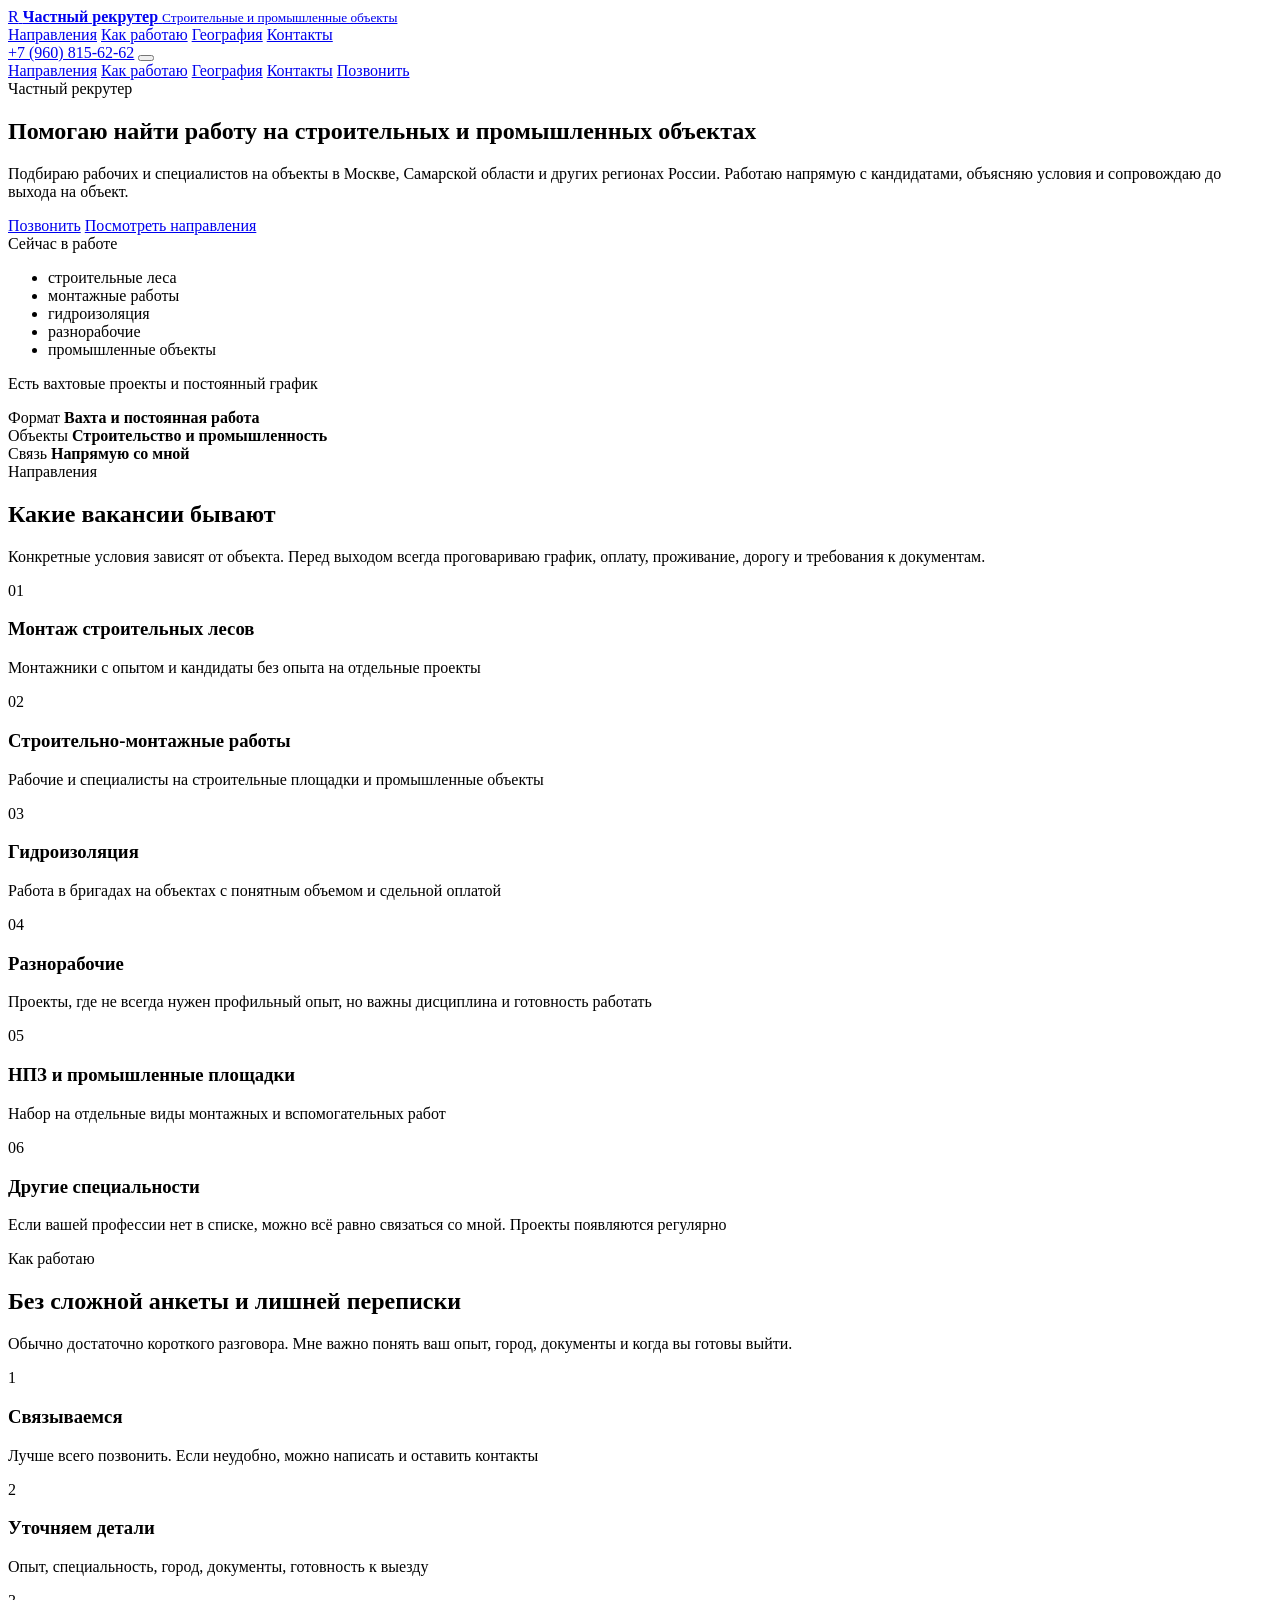
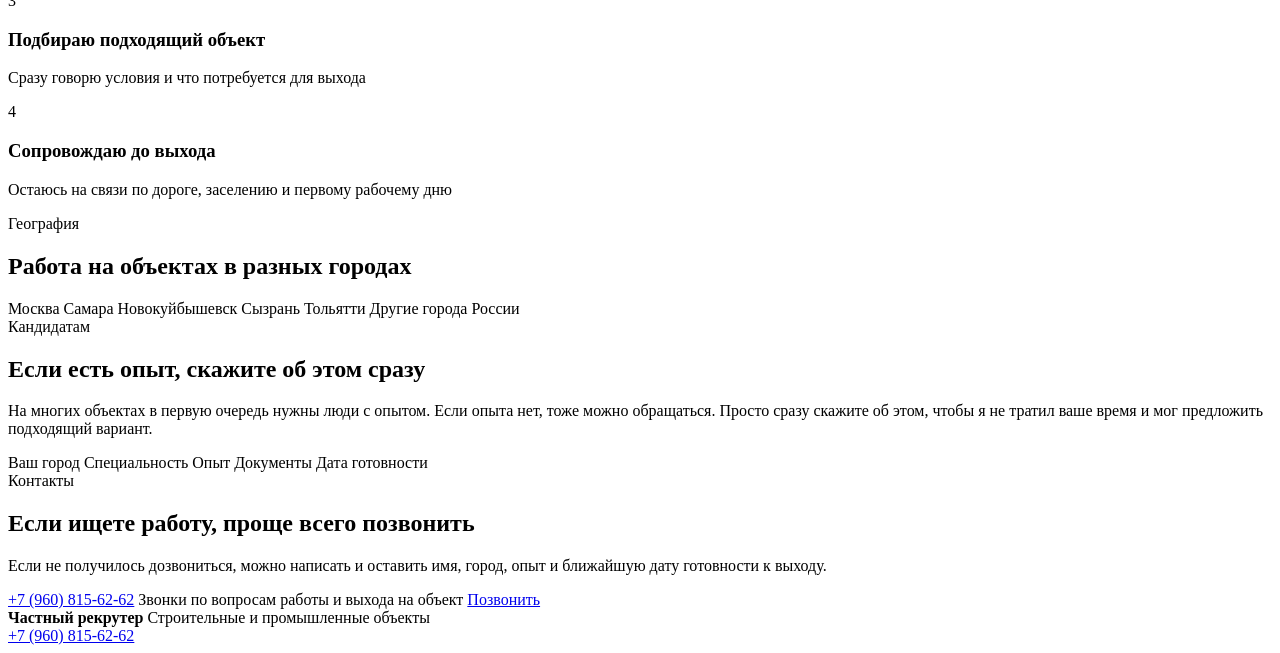
==== private-recruiter/index.html @ 1d36f6f5 "Add private recruiter landing page" ====
<!doctype html>
<html lang="ru">
<head>
  <meta charset="utf-8">
  <meta name="viewport" content="width=device-width, initial-scale=1">
  <meta name="theme-color" content="#f7f7f5">
  <meta name="description" content="Частный рекрутер. Подбор людей на строительные и промышленные объекты по России. Вахта и постоянный график.">
  <title>Частный рекрутер | Работа на объектах</title>
  <link rel="preconnect" href="https://fonts.googleapis.com">
  <link rel="preconnect" href="https://fonts.gstatic.com" crossorigin>
  <link href="https://fonts.googleapis.com/css2?family=Inter:wght@400;500;600&family=Manrope:wght@500;600&display=swap" rel="stylesheet">
  <link rel="stylesheet" href="styles.css">
</head>
<body>
  <header class="site-header">
    <div class="wrap nav">
      <a class="identity" href="#top" aria-label="Частный рекрутер">
        <span class="identity-mark">R</span>
        <span class="identity-copy">
          <strong>Частный рекрутер</strong>
          <small>Строительные и промышленные объекты</small>
        </span>
      </a>

      <nav class="desktop-nav" aria-label="Навигация">
        <a href="#vacancies">Направления</a>
        <a href="#process">Как работаю</a>
        <a href="#geography">География</a>
        <a href="#contact">Контакты</a>
      </nav>

      <a class="header-phone" href="tel:+79608156262">+7 (960) 815-62-62</a>

      <button class="menu-btn" type="button" aria-label="Открыть меню" aria-expanded="false">
        <span></span><span></span>
      </button>
    </div>
    <div class="mobile-nav">
      <a href="#vacancies">Направления</a>
      <a href="#process">Как работаю</a>
      <a href="#geography">География</a>
      <a href="#contact">Контакты</a>
      <a href="tel:+79608156262">Позвонить</a>
    </div>
  </header>

  <main id="top">
    <section class="hero">
      <div class="wrap hero-grid">
        <div class="hero-main">
          <div class="kicker">Частный рекрутер</div>
          <h1>Помогаю найти работу на строительных и промышленных объектах</h1>
          <p class="hero-text">
            Подбираю рабочих и специалистов на объекты в Москве, Самарской области и других регионах России. Работаю напрямую с кандидатами, объясняю условия и сопровождаю до выхода на объект.
          </p>
          <div class="hero-actions">
            <a class="btn primary" href="tel:+79608156262">Позвонить</a>
            <a class="btn secondary" href="#vacancies">Посмотреть направления</a>
          </div>
        </div>

        <aside class="hero-note">
          <div class="note-label">Сейчас в работе</div>
          <ul>
            <li>строительные леса</li>
            <li>монтажные работы</li>
            <li>гидроизоляция</li>
            <li>разнорабочие</li>
            <li>промышленные объекты</li>
          </ul>
          <p>Есть вахтовые проекты и постоянный график</p>
        </aside>
      </div>
    </section>

    <section class="section compact">
      <div class="wrap facts">
        <div>
          <span>Формат</span>
          <strong>Вахта и постоянная работа</strong>
        </div>
        <div>
          <span>Объекты</span>
          <strong>Строительство и промышленность</strong>
        </div>
        <div>
          <span>Связь</span>
          <strong>Напрямую со мной</strong>
        </div>
      </div>
    </section>

    <section class="section" id="vacancies">
      <div class="wrap">
        <div class="section-head">
          <div>
            <div class="kicker">Направления</div>
            <h2>Какие вакансии бывают</h2>
          </div>
          <p>Конкретные условия зависят от объекта. Перед выходом всегда проговариваю график, оплату, проживание, дорогу и требования к документам.</p>
        </div>

        <div class="cards">
          <article class="card">
            <span>01</span>
            <h3>Монтаж строительных лесов</h3>
            <p>Монтажники с опытом и кандидаты без опыта на отдельные проекты</p>
          </article>
          <article class="card">
            <span>02</span>
            <h3>Строительно-монтажные работы</h3>
            <p>Рабочие и специалисты на строительные площадки и промышленные объекты</p>
          </article>
          <article class="card">
            <span>03</span>
            <h3>Гидроизоляция</h3>
            <p>Работа в бригадах на объектах с понятным объемом и сдельной оплатой</p>
          </article>
          <article class="card">
            <span>04</span>
            <h3>Разнорабочие</h3>
            <p>Проекты, где не всегда нужен профильный опыт, но важны дисциплина и готовность работать</p>
          </article>
          <article class="card">
            <span>05</span>
            <h3>НПЗ и промышленные площадки</h3>
            <p>Набор на отдельные виды монтажных и вспомогательных работ</p>
          </article>
          <article class="card quiet-card">
            <span>06</span>
            <h3>Другие специальности</h3>
            <p>Если вашей профессии нет в списке, можно всё равно связаться со мной. Проекты появляются регулярно</p>
          </article>
        </div>
      </div>
    </section>

    <section class="section soft" id="process">
      <div class="wrap process-grid">
        <div class="process-intro">
          <div class="kicker">Как работаю</div>
          <h2>Без сложной анкеты и лишней переписки</h2>
          <p>Обычно достаточно короткого разговора. Мне важно понять ваш опыт, город, документы и когда вы готовы выйти.</p>
        </div>

        <div class="steps">
          <div class="step">
            <span>1</span>
            <div>
              <h3>Связываемся</h3>
              <p>Лучше всего позвонить. Если неудобно, можно написать и оставить контакты</p>
            </div>
          </div>
          <div class="step">
            <span>2</span>
            <div>
              <h3>Уточняем детали</h3>
              <p>Опыт, специальность, город, документы, готовность к выезду</p>
            </div>
          </div>
          <div class="step">
            <span>3</span>
            <div>
              <h3>Подбираю подходящий объект</h3>
              <p>Сразу говорю условия и что потребуется для выхода</p>
            </div>
          </div>
          <div class="step">
            <span>4</span>
            <div>
              <h3>Сопровождаю до выхода</h3>
              <p>Остаюсь на связи по дороге, заселению и первому рабочему дню</p>
            </div>
          </div>
        </div>
      </div>
    </section>

    <section class="section" id="geography">
      <div class="wrap geo">
        <div>
          <div class="kicker">География</div>
          <h2>Работа на объектах в разных городах</h2>
        </div>
        <div class="cities">
          <span>Москва</span>
          <span>Самара</span>
          <span>Новокуйбышевск</span>
          <span>Сызрань</span>
          <span>Тольятти</span>
          <span>Другие города России</span>
        </div>
      </div>
    </section>

    <section class="section candidate-note">
      <div class="wrap candidate-grid">
        <div>
          <div class="kicker">Кандидатам</div>
          <h2>Если есть опыт, скажите об этом сразу</h2>
        </div>
        <div class="candidate-copy">
          <p>На многих объектах в первую очередь нужны люди с опытом. Если опыта нет, тоже можно обращаться. Просто сразу скажите об этом, чтобы я не тратил ваше время и мог предложить подходящий вариант.</p>
          <div class="candidate-list">
            <span>Ваш город</span>
            <span>Специальность</span>
            <span>Опыт</span>
            <span>Документы</span>
            <span>Дата готовности</span>
          </div>
        </div>
      </div>
    </section>

    <section class="section contact-section" id="contact">
      <div class="wrap contact-card">
        <div>
          <div class="kicker">Контакты</div>
          <h2>Если ищете работу, проще всего позвонить</h2>
          <p>Если не получилось дозвониться, можно написать и оставить имя, город, опыт и ближайшую дату готовности к выходу.</p>
        </div>
        <div class="contact-side">
          <a class="big-phone" href="tel:+79608156262">+7 (960) 815-62-62</a>
          <span>Звонки по вопросам работы и выхода на объект</span>
          <a class="btn primary" href="tel:+79608156262">Позвонить</a>
        </div>
      </div>
    </section>
  </main>

  <footer>
    <div class="wrap footer">
      <div>
        <strong>Частный рекрутер</strong>
        <span>Строительные и промышленные объекты</span>
      </div>
      <a href="tel:+79608156262">+7 (960) 815-62-62</a>
    </div>
  </footer>

  <script src="script.js"></script>
</body>
</html>
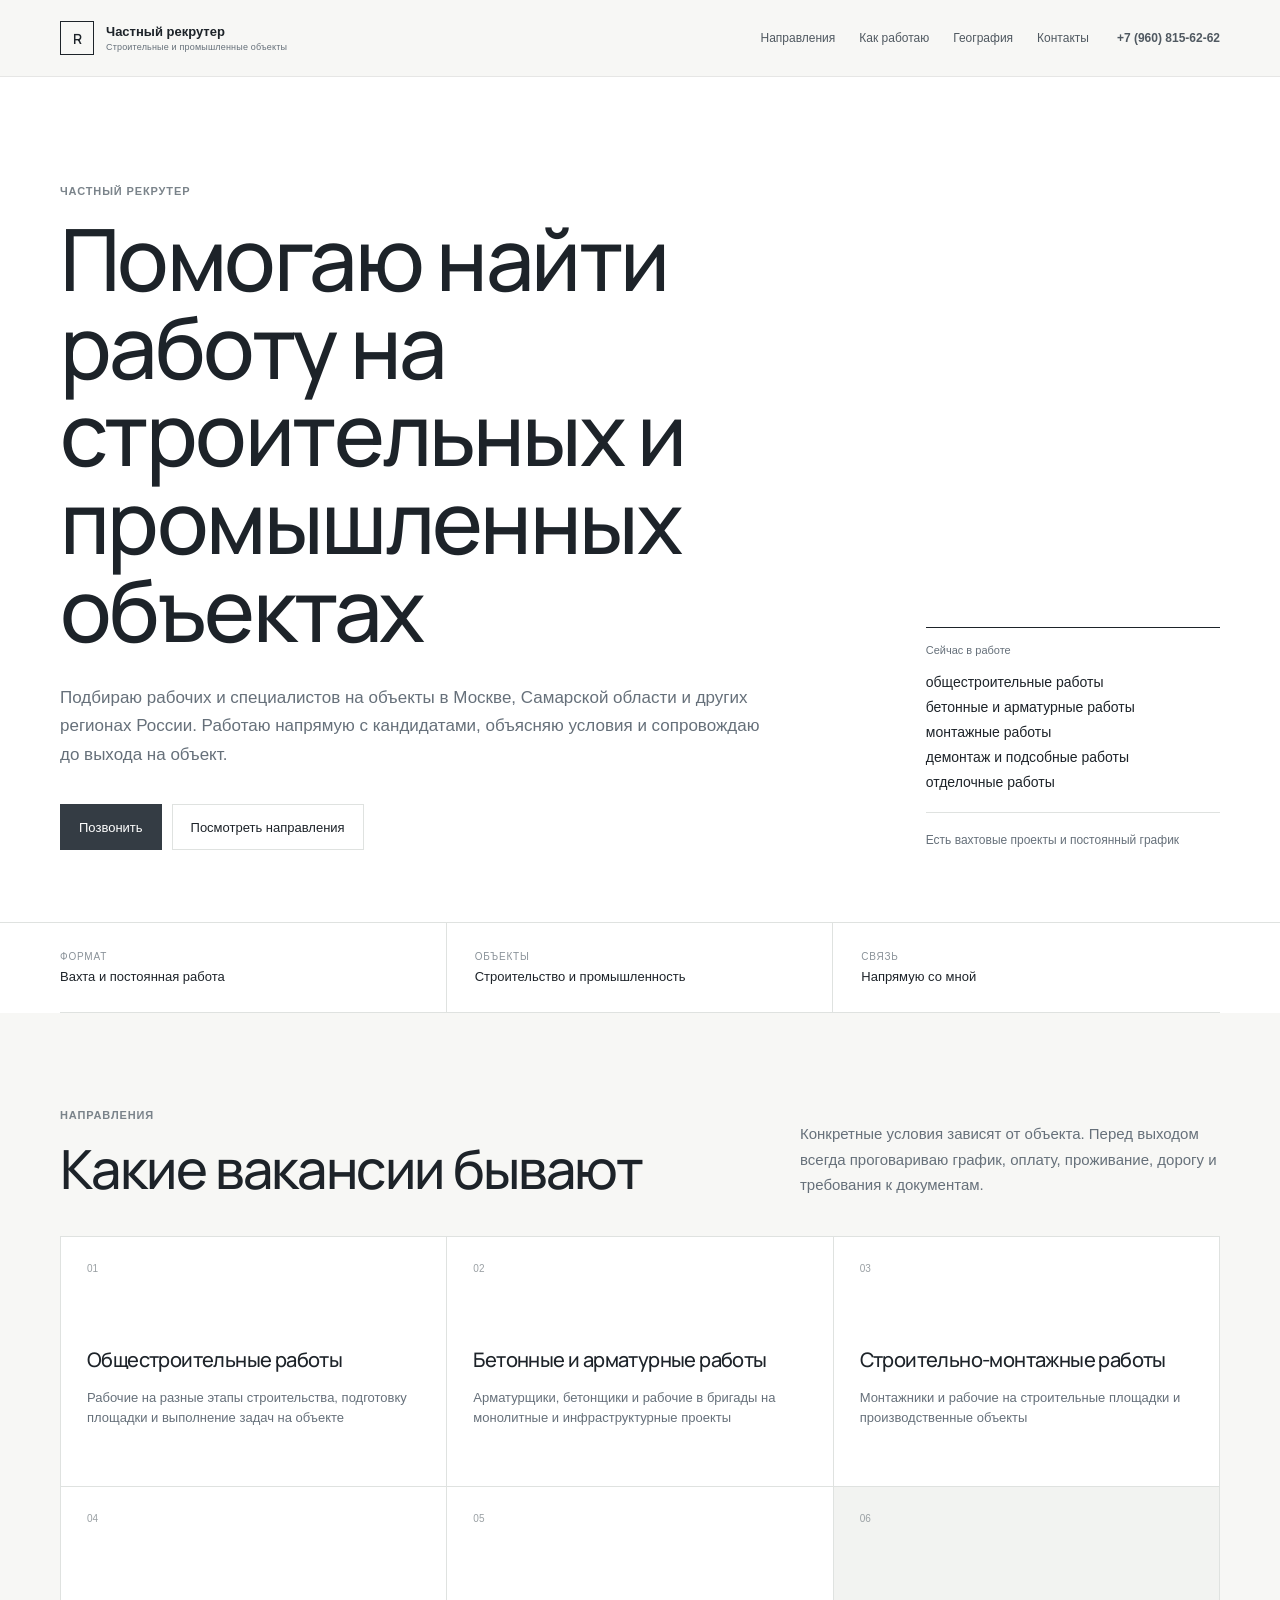
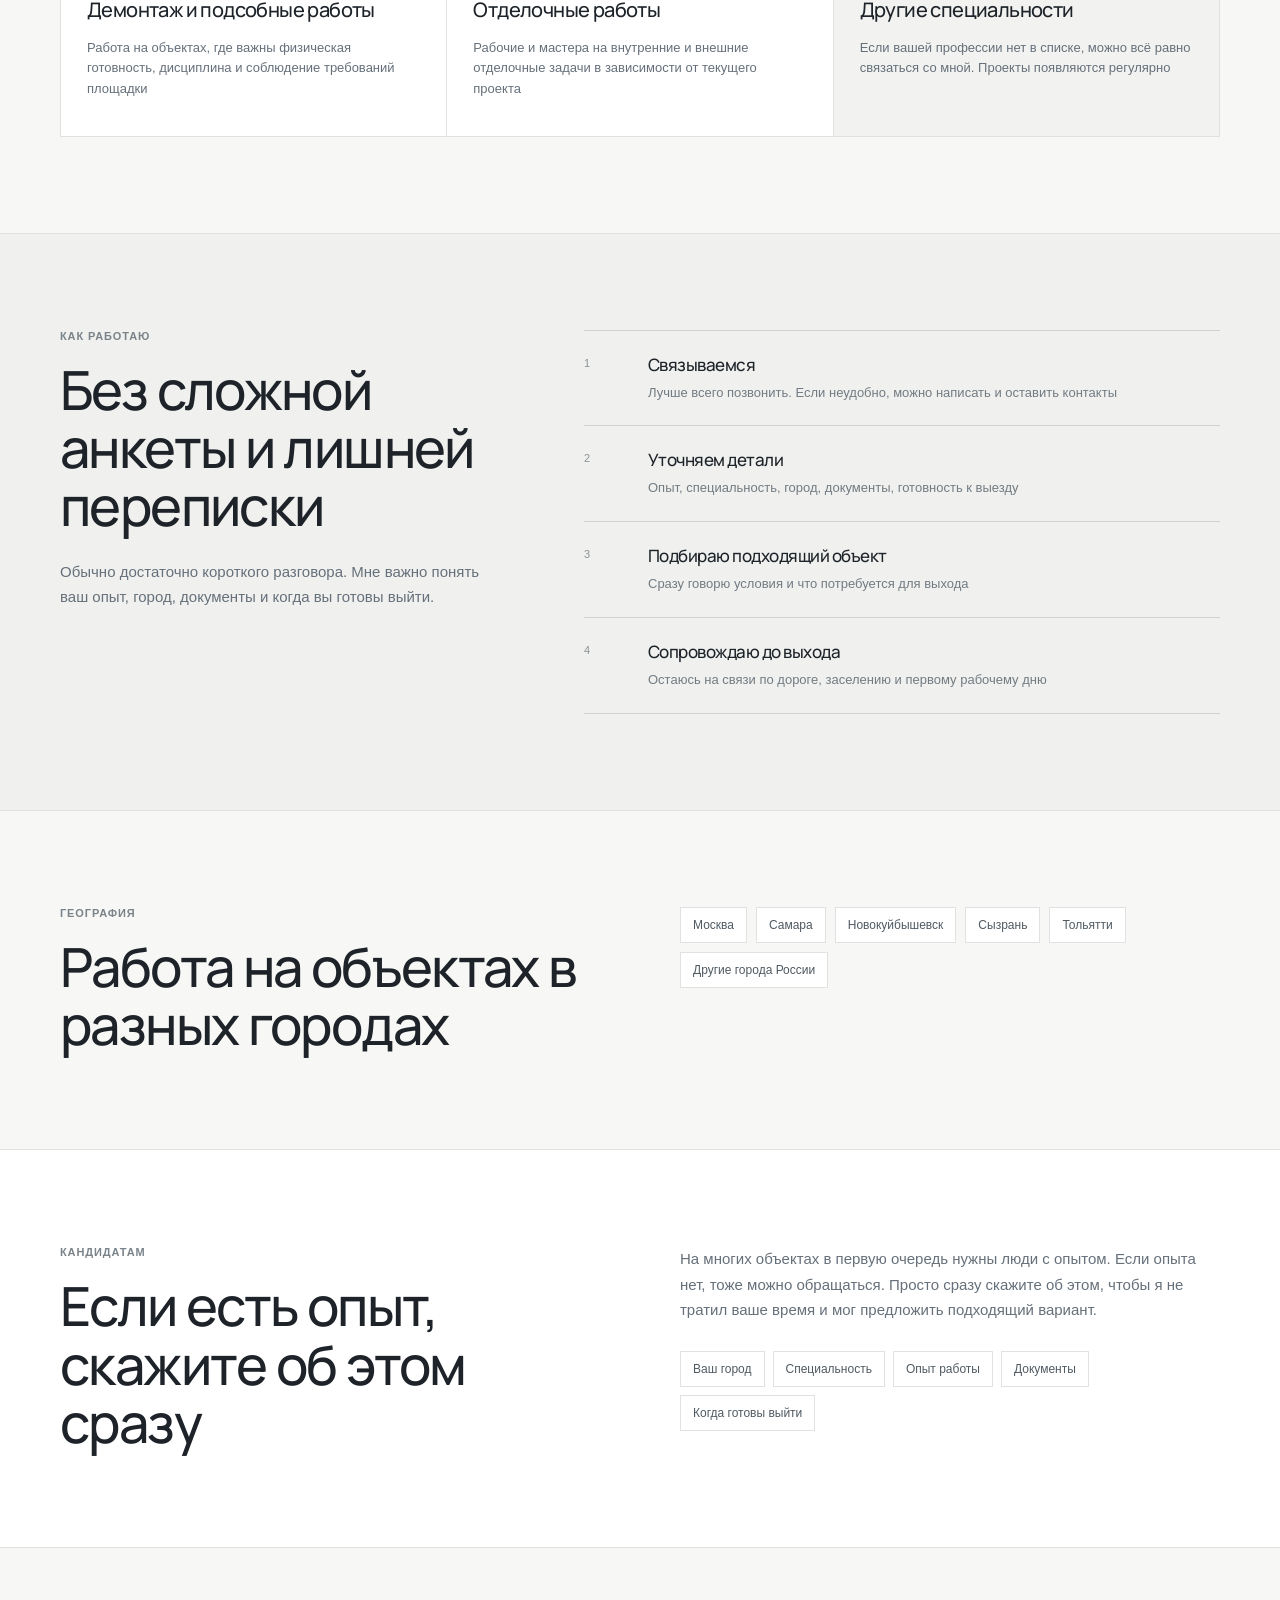
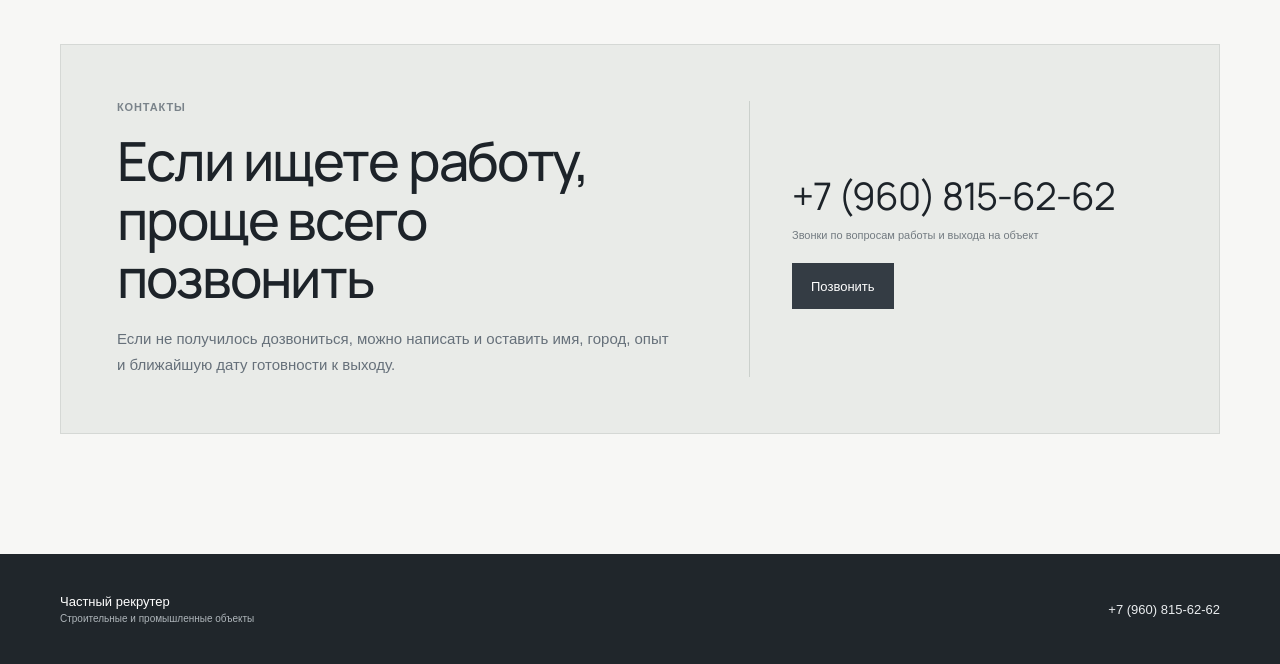
==== commit 45e28d44: "Differentiate private recruiter vacancy directions" ====
--- a/private-recruiter/index.html
+++ b/private-recruiter/index.html
@@ -62,11 +62,11 @@
         <aside class="hero-note">
           <div class="note-label">Сейчас в работе</div>
           <ul>
-            <li>строительные леса</li>
+            <li>общестроительные работы</li>
+            <li>бетонные и арматурные работы</li>
             <li>монтажные работы</li>
-            <li>гидроизоляция</li>
-            <li>разнорабочие</li>
-            <li>промышленные объекты</li>
+            <li>демонтаж и подсобные работы</li>
+            <li>отделочные работы</li>
           </ul>
           <p>Есть вахтовые проекты и постоянный график</p>
         </aside>
@@ -103,28 +103,28 @@
         <div class="cards">
           <article class="card">
             <span>01</span>
-            <h3>Монтаж строительных лесов</h3>
-            <p>Монтажники с опытом и кандидаты без опыта на отдельные проекты</p>
+            <h3>Общестроительные работы</h3>
+            <p>Рабочие на разные этапы строительства, подготовку площадки и выполнение задач на объекте</p>
           </article>
           <article class="card">
             <span>02</span>
+            <h3>Бетонные и арматурные работы</h3>
+            <p>Арматурщики, бетонщики и рабочие в бригады на монолитные и инфраструктурные проекты</p>
+          </article>
+          <article class="card">
+            <span>03</span>
             <h3>Строительно-монтажные работы</h3>
-            <p>Рабочие и специалисты на строительные площадки и промышленные объекты</p>
-          </article>
-          <article class="card">
-            <span>03</span>
-            <h3>Гидроизоляция</h3>
-            <p>Работа в бригадах на объектах с понятным объемом и сдельной оплатой</p>
+            <p>Монтажники и рабочие на строительные площадки и производственные объекты</p>
           </article>
           <article class="card">
             <span>04</span>
-            <h3>Разнорабочие</h3>
-            <p>Проекты, где не всегда нужен профильный опыт, но важны дисциплина и готовность работать</p>
+            <h3>Демонтаж и подсобные работы</h3>
+            <p>Работа на объектах, где важны физическая готовность, дисциплина и соблюдение требований площадки</p>
           </article>
           <article class="card">
             <span>05</span>
-            <h3>НПЗ и промышленные площадки</h3>
-            <p>Набор на отдельные виды монтажных и вспомогательных работ</p>
+            <h3>Отделочные работы</h3>
+            <p>Рабочие и мастера на внутренние и внешние отделочные задачи в зависимости от текущего проекта</p>
           </article>
           <article class="card quiet-card">
             <span>06</span>
@@ -204,9 +204,9 @@
           <div class="candidate-list">
             <span>Ваш город</span>
             <span>Специальность</span>
-            <span>Опыт</span>
+            <span>Опыт работы</span>
             <span>Документы</span>
-            <span>Дата готовности</span>
+            <span>Когда готовы выйти</span>
           </div>
         </div>
       </div>
--- a/private-recruiter/styles.css
+++ b/private-recruiter/styles.css
@@ -0,0 +1,395 @@
+:root{
+  --bg:#f7f7f5;
+  --paper:#ffffff;
+  --soft:#f0f1ef;
+  --ink:#1d2329;
+  --muted:#66707a;
+  --line:#dfe2e0;
+  --accent:#5b6570;
+  --accent-dark:#343c44;
+  --max:1160px;
+}
+*{box-sizing:border-box}
+html{scroll-behavior:smooth}
+body{
+  margin:0;
+  background:var(--bg);
+  color:var(--ink);
+  font-family:"Inter",sans-serif;
+  -webkit-font-smoothing:antialiased;
+}
+a{color:inherit;text-decoration:none}
+button{font:inherit}
+.wrap{width:min(calc(100% - 40px),var(--max));margin:0 auto}
+
+.site-header{
+  position:sticky;
+  top:0;
+  z-index:40;
+  background:rgba(247,247,245,.94);
+  backdrop-filter:blur(14px);
+  border-bottom:1px solid rgba(29,35,41,.08);
+}
+.nav{
+  min-height:76px;
+  display:flex;
+  align-items:center;
+  gap:28px;
+}
+.identity{
+  display:flex;
+  align-items:center;
+  gap:12px;
+  flex:0 0 auto;
+}
+.identity-mark{
+  width:34px;
+  height:34px;
+  border:1px solid var(--ink);
+  display:grid;
+  place-items:center;
+  font-family:"Manrope",sans-serif;
+  font-weight:600;
+  font-size:14px;
+}
+.identity-copy{display:flex;flex-direction:column;gap:3px}
+.identity-copy strong{font-size:13px;font-weight:600}
+.identity-copy small{font-size:9px;color:var(--muted);letter-spacing:.02em}
+
+.desktop-nav{
+  margin-left:auto;
+  display:flex;
+  gap:24px;
+}
+.desktop-nav a,.header-phone{
+  font-size:12px;
+  color:#505961;
+}
+.desktop-nav a:hover,.header-phone:hover{color:var(--ink)}
+.header-phone{font-weight:600}
+.menu-btn{
+  display:none;
+  margin-left:auto;
+  width:36px;
+  height:36px;
+  padding:0;
+  background:none;
+  border:0;
+  position:relative;
+}
+.menu-btn span{
+  position:absolute;
+  left:8px;
+  right:8px;
+  height:1px;
+  background:var(--ink);
+  transition:.2s;
+}
+.menu-btn span:first-child{top:13px}
+.menu-btn span:last-child{top:22px}
+.menu-btn[aria-expanded="true"] span:first-child{transform:translateY(4.5px) rotate(45deg)}
+.menu-btn[aria-expanded="true"] span:last-child{transform:translateY(-4.5px) rotate(-45deg)}
+.mobile-nav{display:none}
+
+.hero{
+  padding:108px 0 72px;
+  background:var(--paper);
+  border-bottom:1px solid var(--line);
+}
+.hero-grid{
+  display:grid;
+  grid-template-columns:minmax(0,1.45fr) minmax(280px,.55fr);
+  gap:90px;
+  align-items:end;
+}
+.kicker{
+  font-size:11px;
+  font-weight:600;
+  color:#7a838a;
+  letter-spacing:.08em;
+  text-transform:uppercase;
+  margin-bottom:18px;
+}
+h1,h2,h3{
+  margin:0;
+  font-family:"Manrope",sans-serif;
+  font-weight:500;
+  letter-spacing:-.03em;
+}
+h1{
+  max-width:850px;
+  font-size:clamp(46px,6.8vw,86px);
+  line-height:1.02;
+}
+.hero-text{
+  max-width:720px;
+  margin:30px 0 0;
+  color:var(--muted);
+  font-size:17px;
+  line-height:1.7;
+}
+.hero-actions{display:flex;gap:10px;margin-top:34px}
+.btn{
+  min-height:46px;
+  padding:0 18px;
+  border:1px solid var(--line);
+  display:inline-flex;
+  align-items:center;
+  justify-content:center;
+  font-size:13px;
+  font-weight:500;
+}
+.primary{background:var(--accent-dark);border-color:var(--accent-dark);color:white}
+.primary:hover{background:#242b31}
+.secondary{background:white}
+.secondary:hover{border-color:#b9bebb}
+.hero-note{
+  border-top:1px solid var(--ink);
+  padding-top:16px;
+}
+.note-label{
+  font-size:11px;
+  color:var(--muted);
+  margin-bottom:18px;
+}
+.hero-note ul{
+  list-style:none;
+  margin:0;
+  padding:0;
+  display:grid;
+  gap:9px;
+}
+.hero-note li{font-size:14px}
+.hero-note p{
+  margin:22px 0 0;
+  padding-top:18px;
+  border-top:1px solid var(--line);
+  color:var(--muted);
+  font-size:12px;
+  line-height:1.6;
+}
+
+.section{padding:96px 0}
+.compact{padding:0;background:var(--paper)}
+.facts{
+  display:grid;
+  grid-template-columns:repeat(3,1fr);
+  border-bottom:1px solid var(--line);
+}
+.facts>div{
+  padding:28px 24px 28px 0;
+  border-right:1px solid var(--line);
+}
+.facts>div:not(:first-child){padding-left:28px}
+.facts>div:last-child{border-right:0}
+.facts span,.facts strong{display:block}
+.facts span{
+  font-size:10px;
+  color:#8a9299;
+  text-transform:uppercase;
+  letter-spacing:.08em;
+  margin-bottom:7px;
+}
+.facts strong{font-size:13px;font-weight:500}
+
+.section-head{
+  display:grid;
+  grid-template-columns:1fr 420px;
+  gap:60px;
+  align-items:end;
+  margin-bottom:38px;
+}
+h2{
+  font-size:clamp(34px,4.4vw,54px);
+  line-height:1.08;
+}
+.section-head p,.process-intro p,.candidate-copy>p,.contact-card p{
+  margin:0;
+  color:var(--muted);
+  font-size:15px;
+  line-height:1.7;
+}
+.cards{
+  display:grid;
+  grid-template-columns:repeat(3,1fr);
+  border-top:1px solid var(--line);
+  border-left:1px solid var(--line);
+}
+.card{
+  min-height:250px;
+  padding:26px;
+  background:var(--paper);
+  border-right:1px solid var(--line);
+  border-bottom:1px solid var(--line);
+}
+.card>span{
+  display:block;
+  font-size:10px;
+  color:#9aa0a4;
+  margin-bottom:74px;
+}
+.card h3{
+  font-size:20px;
+  line-height:1.2;
+}
+.card p{
+  margin:16px 0 0;
+  color:var(--muted);
+  font-size:13px;
+  line-height:1.6;
+}
+.quiet-card{background:#f2f3f1}
+
+.soft{
+  background:var(--soft);
+  border-top:1px solid var(--line);
+  border-bottom:1px solid var(--line);
+}
+.process-grid{
+  display:grid;
+  grid-template-columns:.8fr 1.2fr;
+  gap:100px;
+}
+.process-intro h2{margin-bottom:24px}
+.steps{border-top:1px solid #cfd3d0}
+.step{
+  display:grid;
+  grid-template-columns:44px 1fr;
+  gap:20px;
+  padding:22px 0;
+  border-bottom:1px solid #cfd3d0;
+}
+.step>span{
+  font-size:11px;
+  color:#8b9296;
+  padding-top:4px;
+}
+.step h3{
+  font-size:17px;
+  margin-bottom:7px;
+}
+.step p{
+  margin:0;
+  color:#727b82;
+  font-size:13px;
+  line-height:1.6;
+}
+
+.geo{
+  display:grid;
+  grid-template-columns:1fr 1fr;
+  gap:80px;
+  align-items:start;
+}
+.cities{
+  display:flex;
+  flex-wrap:wrap;
+  gap:9px;
+}
+.cities span,.candidate-list span{
+  border:1px solid var(--line);
+  background:var(--paper);
+  padding:10px 12px;
+  font-size:12px;
+  color:#505a62;
+}
+
+.candidate-note{
+  background:var(--paper);
+  border-top:1px solid var(--line);
+  border-bottom:1px solid var(--line);
+}
+.candidate-grid{
+  display:grid;
+  grid-template-columns:1fr 1fr;
+  gap:80px;
+  align-items:start;
+}
+.candidate-list{
+  display:flex;
+  flex-wrap:wrap;
+  gap:8px;
+  margin-top:28px;
+}
+
+.contact-section{padding-bottom:120px}
+.contact-card{
+  display:grid;
+  grid-template-columns:1fr .75fr;
+  gap:80px;
+  background:#e9ebe8;
+  padding:56px;
+  border:1px solid #d5d8d5;
+}
+.contact-card h2{margin-bottom:20px}
+.contact-side{
+  border-left:1px solid #cbd0cc;
+  padding-left:42px;
+  display:flex;
+  flex-direction:column;
+  align-items:flex-start;
+  justify-content:center;
+}
+.big-phone{
+  font-family:"Manrope",sans-serif;
+  font-size:clamp(26px,3vw,38px);
+  letter-spacing:-.03em;
+}
+.contact-side>span{
+  margin:8px 0 22px;
+  color:#737b81;
+  font-size:11px;
+}
+
+footer{
+  background:#20262b;
+  color:white;
+}
+.footer{
+  min-height:110px;
+  display:flex;
+  align-items:center;
+  justify-content:space-between;
+  gap:30px;
+}
+.footer>div{display:flex;flex-direction:column;gap:4px}
+.footer strong{font-size:13px;font-weight:500}
+.footer span{font-size:10px;color:#aeb5ba}
+.footer>a{font-size:13px;color:#e9ecee}
+
+@media(max-width:900px){
+  .desktop-nav,.header-phone{display:none}
+  .menu-btn{display:block}
+  .mobile-nav{
+    border-top:1px solid var(--line);
+    padding:8px 20px 18px;
+    background:var(--bg);
+  }
+  .mobile-nav.open{display:grid}
+  .mobile-nav a{padding:12px 0;border-bottom:1px solid var(--line);font-size:13px}
+  .hero-grid,.process-grid,.geo,.candidate-grid,.contact-card,.section-head{grid-template-columns:1fr}
+  .hero-grid,.process-grid,.geo,.candidate-grid,.contact-card,.section-head{gap:44px}
+  .hero-note{max-width:520px}
+  .cards{grid-template-columns:repeat(2,1fr)}
+  .contact-side{border-left:0;border-top:1px solid #cbd0cc;padding:30px 0 0}
+}
+
+@media(max-width:620px){
+  .wrap{width:min(calc(100% - 28px),var(--max))}
+  .nav{min-height:68px}
+  .identity-copy small{display:none}
+  .hero{padding:72px 0 54px}
+  h1{font-size:clamp(42px,13vw,62px)}
+  .hero-text{font-size:15px}
+  .hero-actions{flex-direction:column;align-items:stretch}
+  .facts{grid-template-columns:1fr}
+  .facts>div,.facts>div:not(:first-child){padding:18px 0;border-right:0;border-bottom:1px solid var(--line)}
+  .facts>div:last-child{border-bottom:0}
+  .section{padding:72px 0}
+  .cards{grid-template-columns:1fr}
+  .card{min-height:215px}
+  .card>span{margin-bottom:50px}
+  .contact-card{padding:30px 22px}
+  .contact-section{padding-bottom:80px}
+  .footer{min-height:130px;align-items:flex-start;justify-content:center;flex-direction:column}
+}
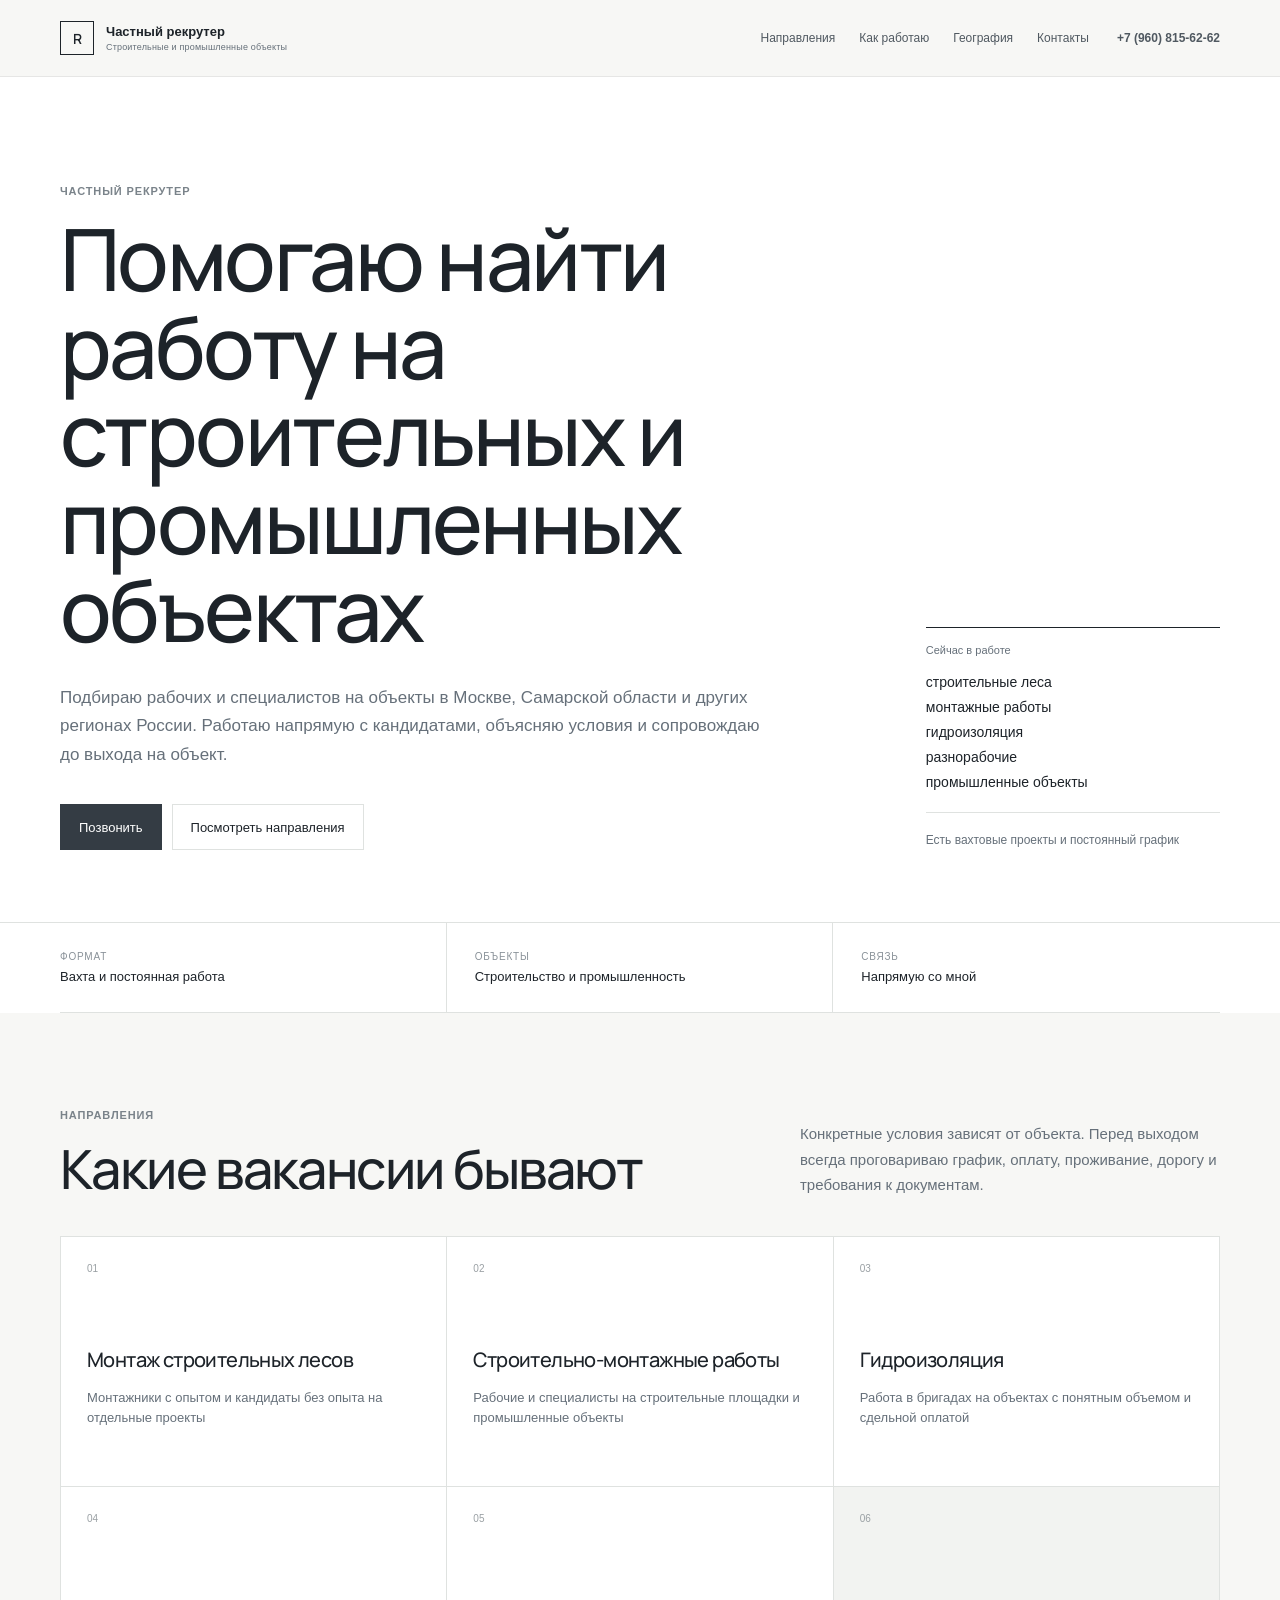
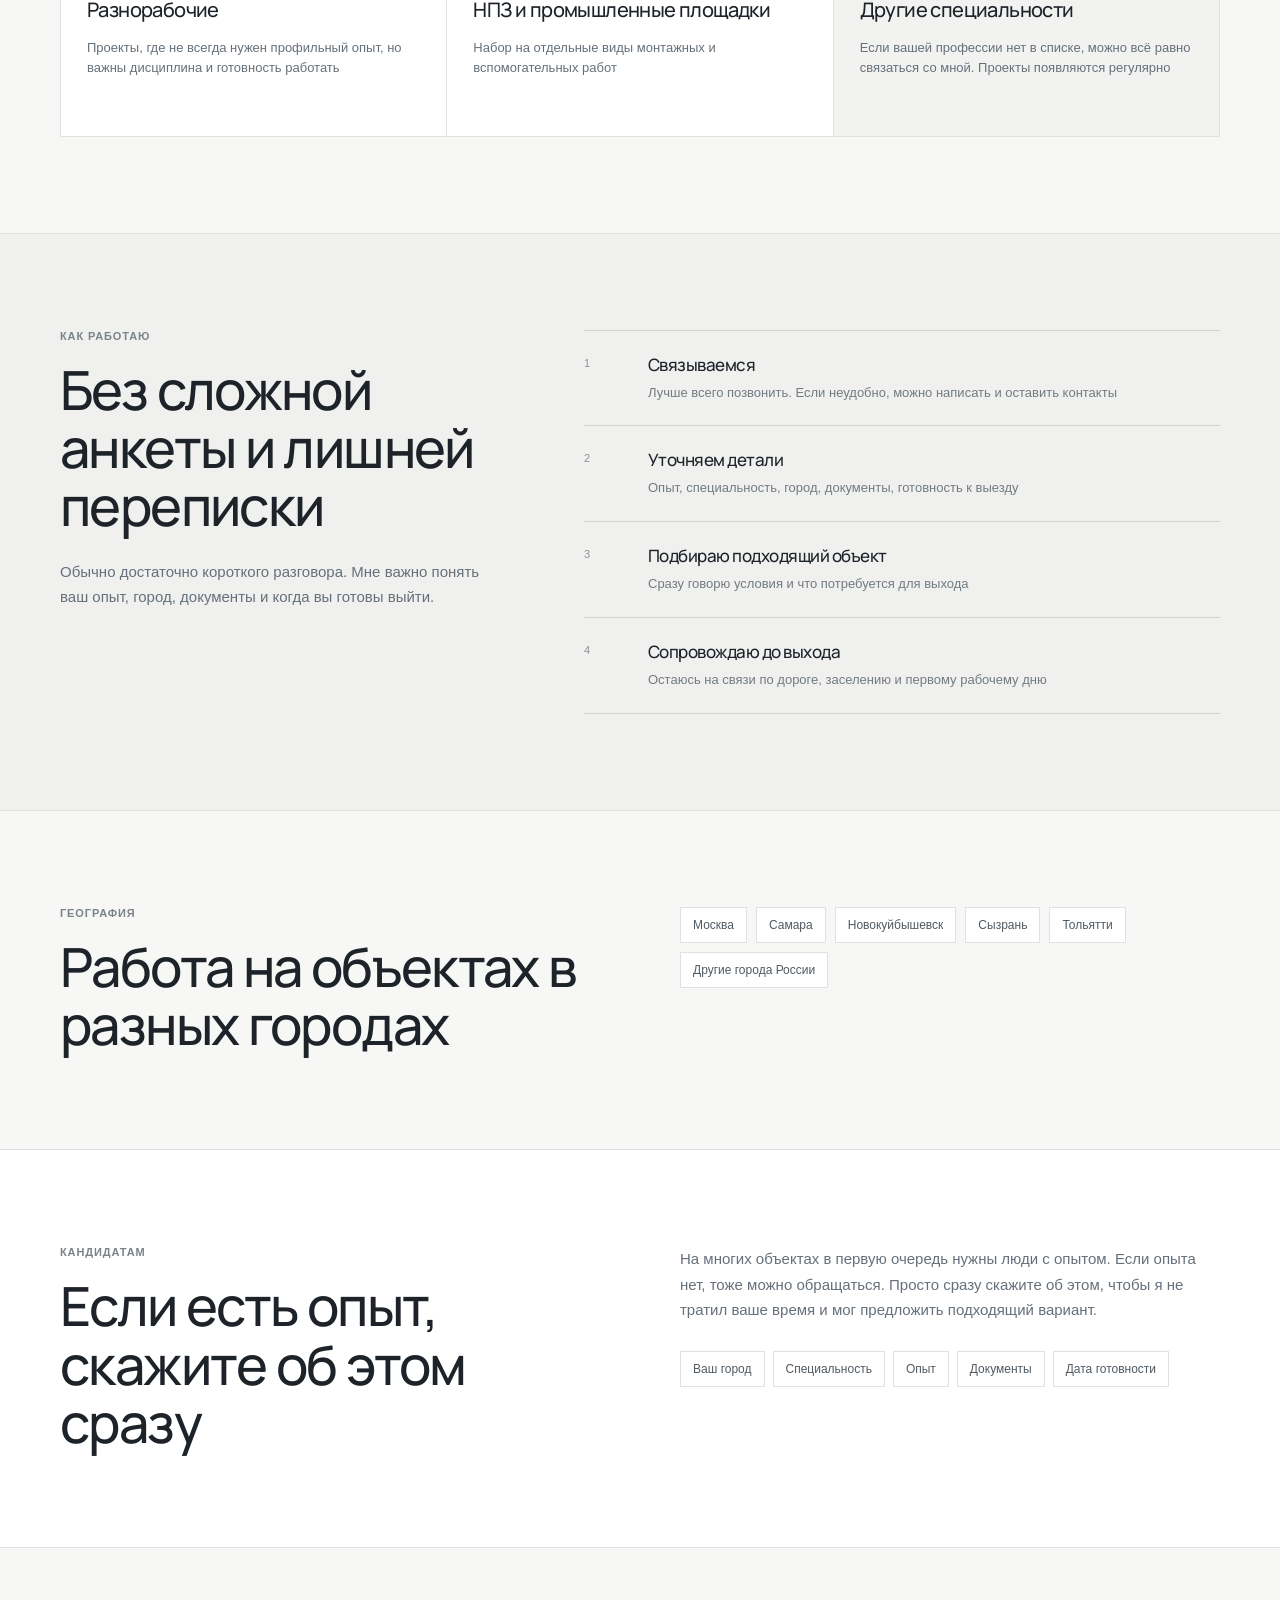
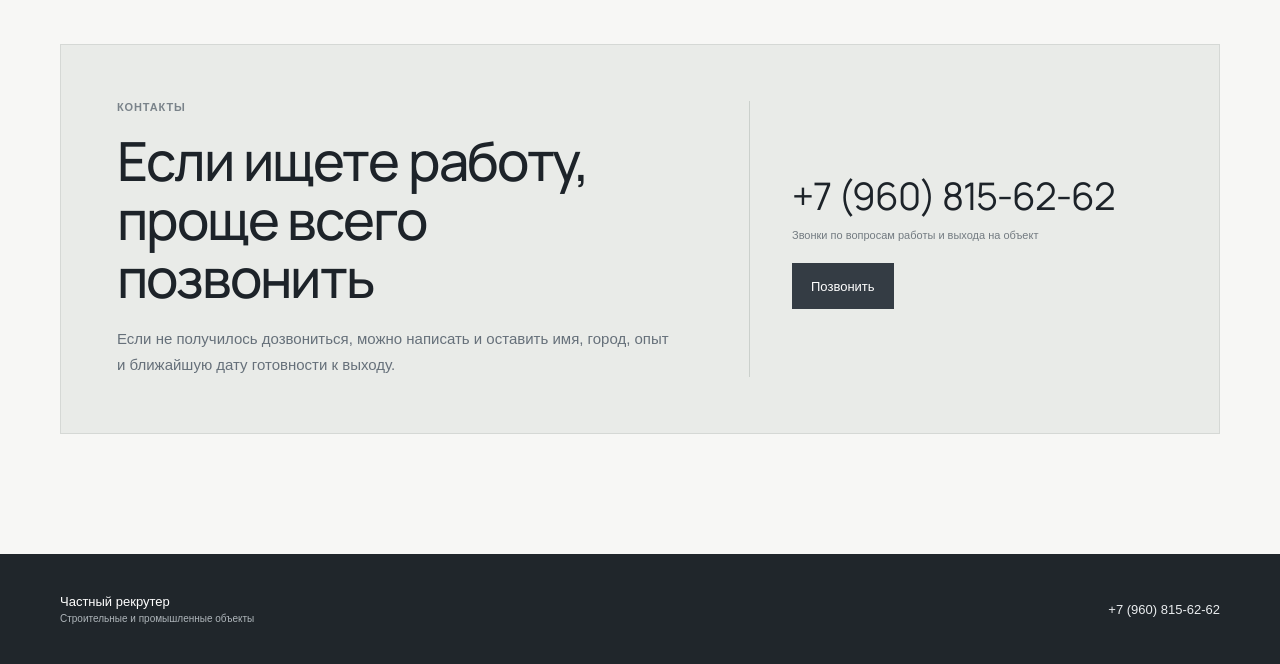
==== commit 77de4117: "Revert unintended recruiter site content changes" ====
--- a/private-recruiter/index.html
+++ b/private-recruiter/index.html
@@ -62,11 +62,11 @@
         <aside class="hero-note">
           <div class="note-label">Сейчас в работе</div>
           <ul>
-            <li>общестроительные работы</li>
-            <li>бетонные и арматурные работы</li>
+            <li>строительные леса</li>
             <li>монтажные работы</li>
-            <li>демонтаж и подсобные работы</li>
-            <li>отделочные работы</li>
+            <li>гидроизоляция</li>
+            <li>разнорабочие</li>
+            <li>промышленные объекты</li>
           </ul>
           <p>Есть вахтовые проекты и постоянный график</p>
         </aside>
@@ -103,28 +103,28 @@
         <div class="cards">
           <article class="card">
             <span>01</span>
-            <h3>Общестроительные работы</h3>
-            <p>Рабочие на разные этапы строительства, подготовку площадки и выполнение задач на объекте</p>
+            <h3>Монтаж строительных лесов</h3>
+            <p>Монтажники с опытом и кандидаты без опыта на отдельные проекты</p>
           </article>
           <article class="card">
             <span>02</span>
-            <h3>Бетонные и арматурные работы</h3>
-            <p>Арматурщики, бетонщики и рабочие в бригады на монолитные и инфраструктурные проекты</p>
+            <h3>Строительно-монтажные работы</h3>
+            <p>Рабочие и специалисты на строительные площадки и промышленные объекты</p>
           </article>
           <article class="card">
             <span>03</span>
-            <h3>Строительно-монтажные работы</h3>
-            <p>Монтажники и рабочие на строительные площадки и производственные объекты</p>
+            <h3>Гидроизоляция</h3>
+            <p>Работа в бригадах на объектах с понятным объемом и сдельной оплатой</p>
           </article>
           <article class="card">
             <span>04</span>
-            <h3>Демонтаж и подсобные работы</h3>
-            <p>Работа на объектах, где важны физическая готовность, дисциплина и соблюдение требований площадки</p>
+            <h3>Разнорабочие</h3>
+            <p>Проекты, где не всегда нужен профильный опыт, но важны дисциплина и готовность работать</p>
           </article>
           <article class="card">
             <span>05</span>
-            <h3>Отделочные работы</h3>
-            <p>Рабочие и мастера на внутренние и внешние отделочные задачи в зависимости от текущего проекта</p>
+            <h3>НПЗ и промышленные площадки</h3>
+            <p>Набор на отдельные виды монтажных и вспомогательных работ</p>
           </article>
           <article class="card quiet-card">
             <span>06</span>
@@ -204,9 +204,9 @@
           <div class="candidate-list">
             <span>Ваш город</span>
             <span>Специальность</span>
-            <span>Опыт работы</span>
+            <span>Опыт</span>
             <span>Документы</span>
-            <span>Когда готовы выйти</span>
+            <span>Дата готовности</span>
           </div>
         </div>
       </div>
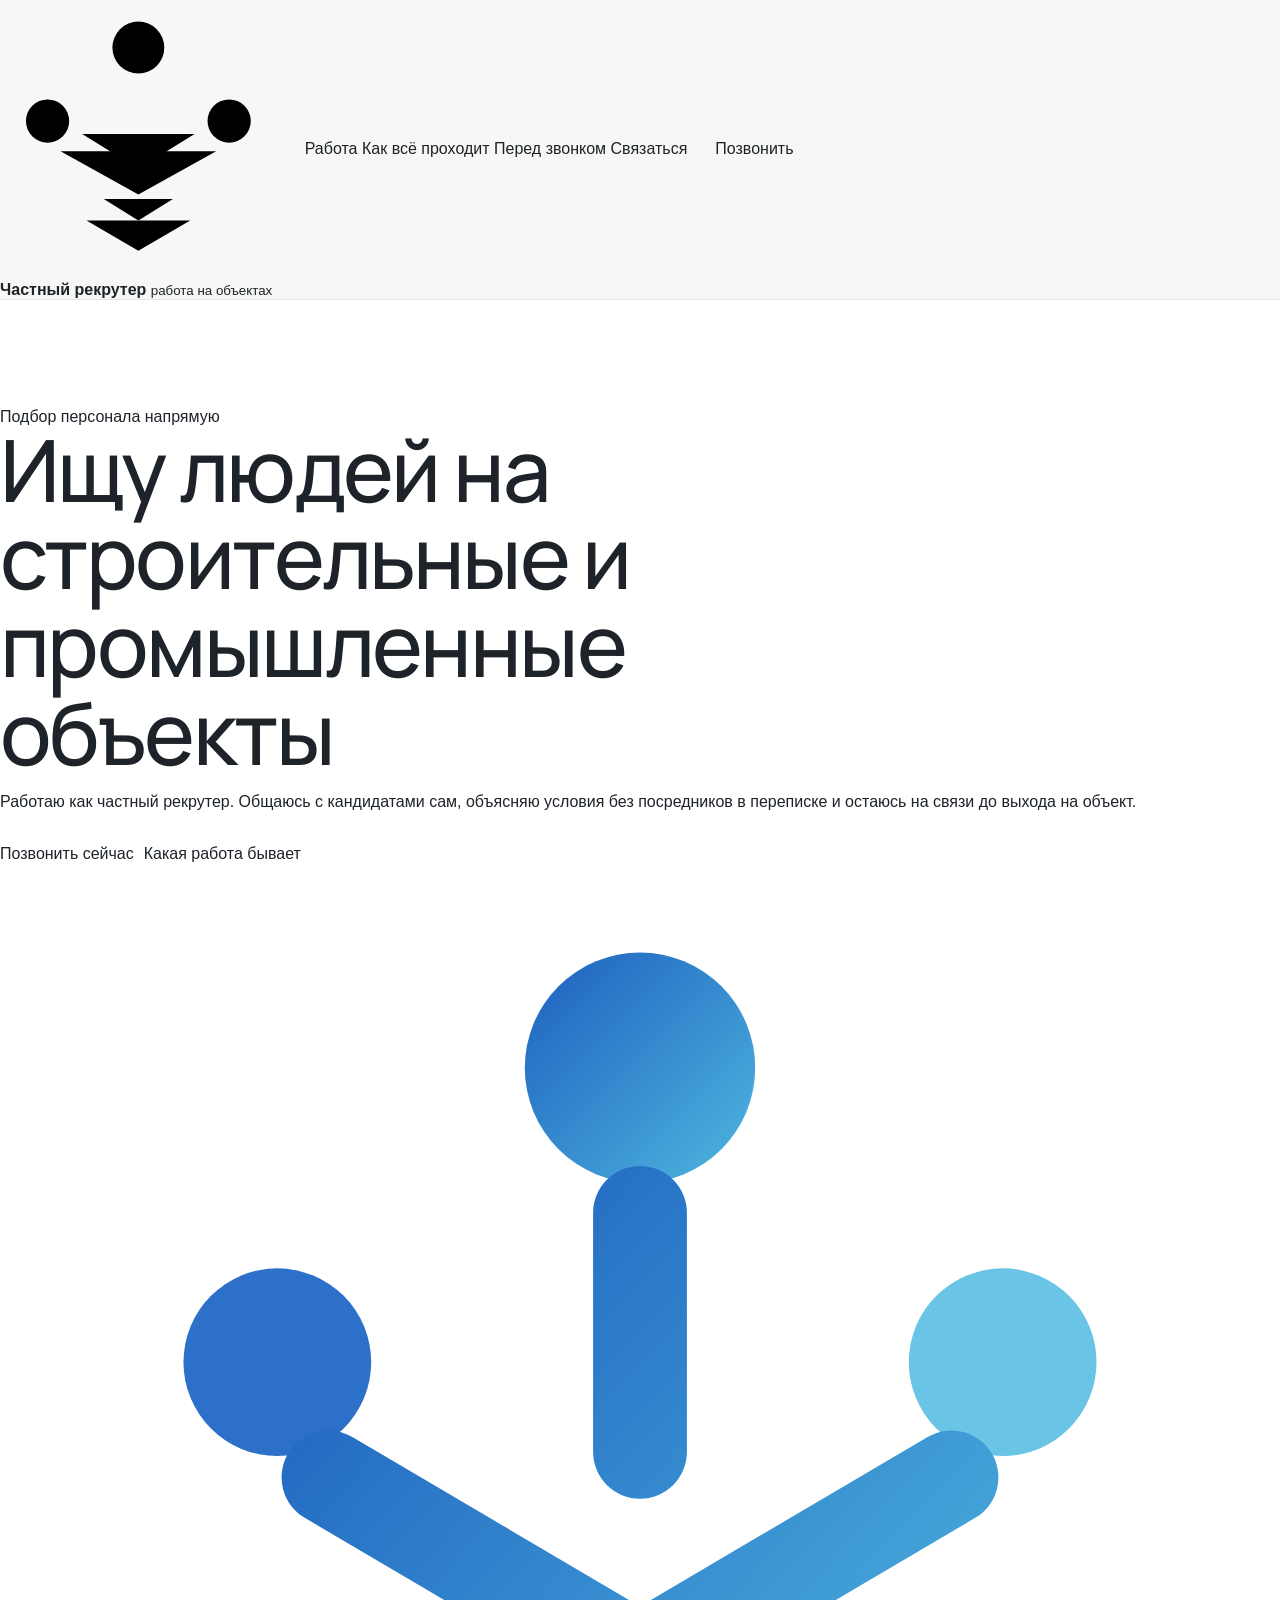
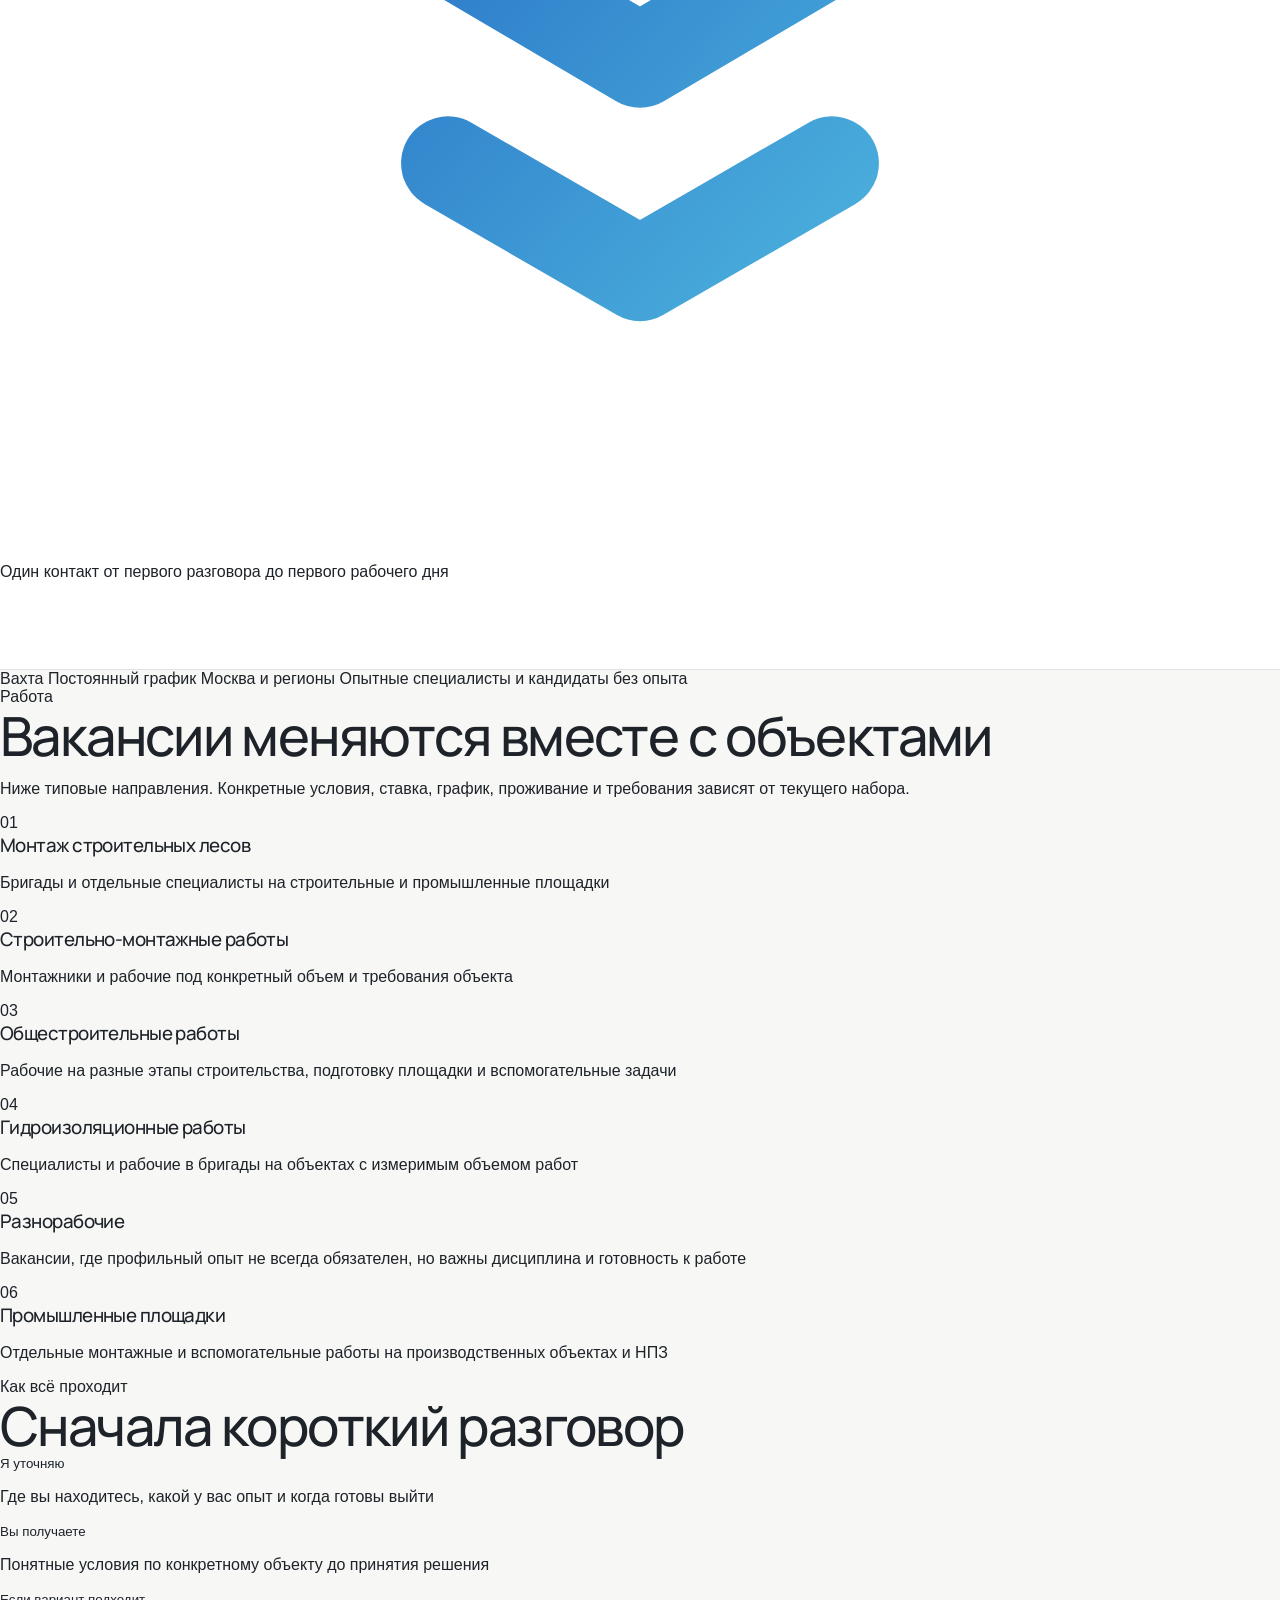
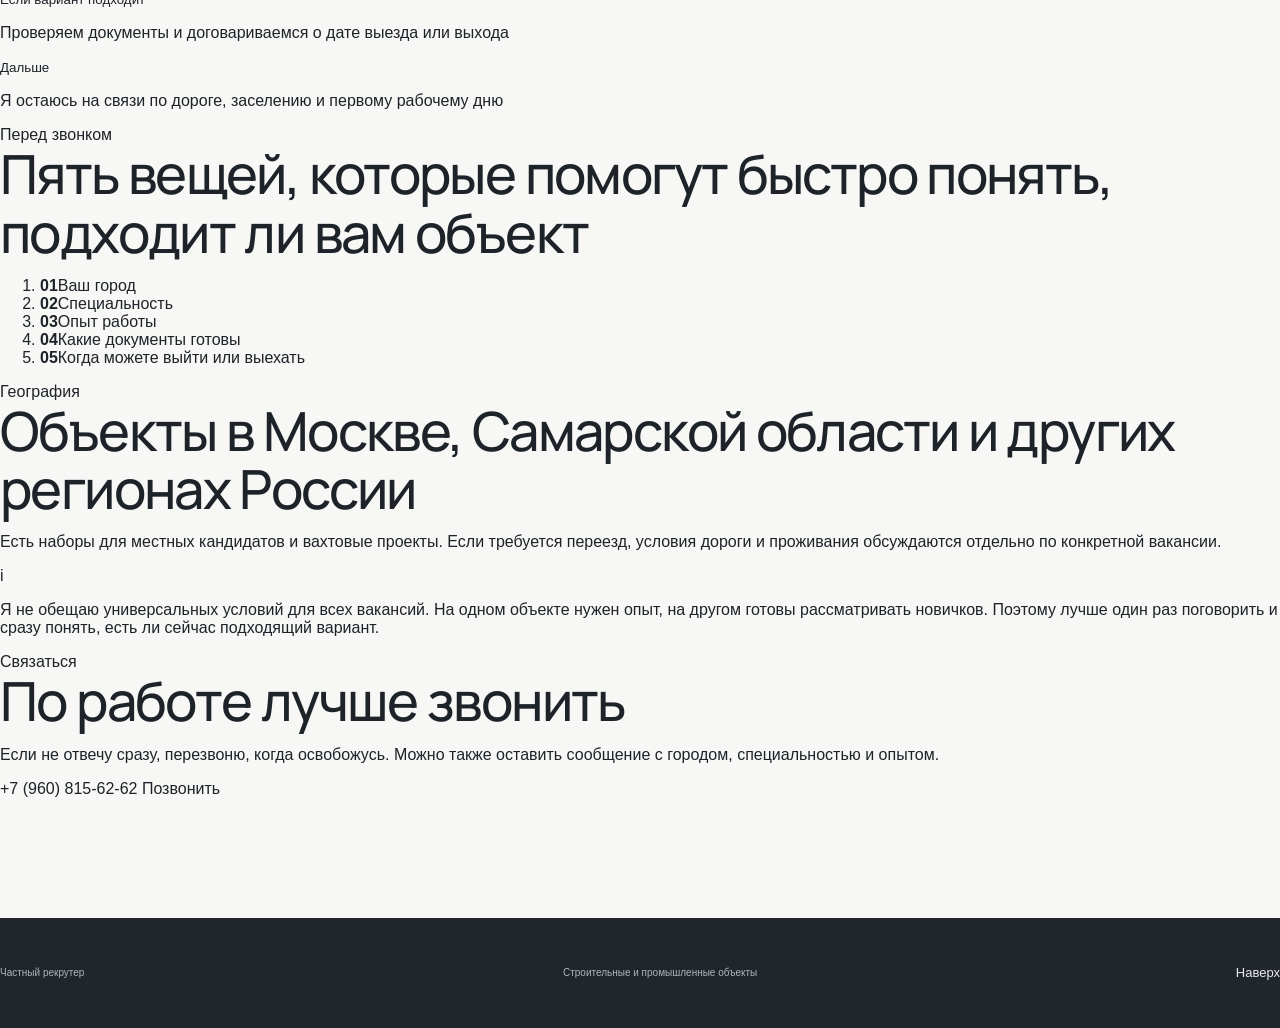
==== commit d481bd04: "Redesign private recruiter site with editorial layout" ====
--- a/private-recruiter/index.html
+++ b/private-recruiter/index.html
@@ -3,8 +3,8 @@
 <head>
   <meta charset="utf-8">
   <meta name="viewport" content="width=device-width, initial-scale=1">
-  <meta name="theme-color" content="#f7f7f5">
-  <meta name="description" content="Частный рекрутер. Подбор людей на строительные и промышленные объекты по России. Вахта и постоянный график.">
+  <meta name="theme-color" content="#ffffff">
+  <meta name="description" content="Частный рекрутер. Подбор рабочих и специалистов на строительные и промышленные объекты по России.">
   <title>Частный рекрутер | Работа на объектах</title>
   <link rel="preconnect" href="https://fonts.googleapis.com">
   <link rel="preconnect" href="https://fonts.gstatic.com" crossorigin>
@@ -13,228 +13,218 @@
 </head>
 <body>
   <header class="site-header">
-    <div class="wrap nav">
-      <a class="identity" href="#top" aria-label="Частный рекрутер">
-        <span class="identity-mark">R</span>
-        <span class="identity-copy">
+    <div class="shell nav">
+      <a class="brand" href="#top" aria-label="Частный рекрутер">
+        <svg class="brand-mark" viewBox="0 0 64 64" aria-hidden="true">
+          <circle cx="32" cy="11" r="6"></circle>
+          <circle cx="11" cy="28" r="5"></circle>
+          <circle cx="53" cy="28" r="5"></circle>
+          <path d="M32 20v13M14 35l18 10 18-10M20 51l12 7 12-7"></path>
+          <path d="M19 31l13 8 13-8M24 46l8 5 8-5"></path>
+        </svg>
+        <span>
           <strong>Частный рекрутер</strong>
-          <small>Строительные и промышленные объекты</small>
+          <small>работа на объектах</small>
         </span>
       </a>
 
-      <nav class="desktop-nav" aria-label="Навигация">
-        <a href="#vacancies">Направления</a>
-        <a href="#process">Как работаю</a>
-        <a href="#geography">География</a>
-        <a href="#contact">Контакты</a>
+      <nav class="nav-links" aria-label="Навигация">
+        <a href="#work">Работа</a>
+        <a href="#how">Как всё проходит</a>
+        <a href="#before-call">Перед звонком</a>
+        <a href="#contact">Связаться</a>
       </nav>
 
-      <a class="header-phone" href="tel:+79608156262">+7 (960) 815-62-62</a>
+      <a class="nav-call" href="tel:+79608156262">Позвонить</a>
 
       <button class="menu-btn" type="button" aria-label="Открыть меню" aria-expanded="false">
         <span></span><span></span>
       </button>
     </div>
+
     <div class="mobile-nav">
-      <a href="#vacancies">Направления</a>
-      <a href="#process">Как работаю</a>
-      <a href="#geography">География</a>
-      <a href="#contact">Контакты</a>
-      <a href="tel:+79608156262">Позвонить</a>
+      <a href="#work">Работа</a>
+      <a href="#how">Как всё проходит</a>
+      <a href="#before-call">Перед звонком</a>
+      <a href="#contact">Связаться</a>
     </div>
   </header>
 
   <main id="top">
     <section class="hero">
-      <div class="wrap hero-grid">
-        <div class="hero-main">
-          <div class="kicker">Частный рекрутер</div>
-          <h1>Помогаю найти работу на строительных и промышленных объектах</h1>
-          <p class="hero-text">
-            Подбираю рабочих и специалистов на объекты в Москве, Самарской области и других регионах России. Работаю напрямую с кандидатами, объясняю условия и сопровождаю до выхода на объект.
+      <div class="shell hero-layout">
+        <div class="hero-copy">
+          <div class="overline">Подбор персонала напрямую</div>
+          <h1>Ищу людей на строительные и промышленные объекты</h1>
+          <p>
+            Работаю как частный рекрутер. Общаюсь с кандидатами сам, объясняю условия без посредников в переписке и остаюсь на связи до выхода на объект.
           </p>
           <div class="hero-actions">
-            <a class="btn primary" href="tel:+79608156262">Позвонить</a>
-            <a class="btn secondary" href="#vacancies">Посмотреть направления</a>
-          </div>
-        </div>
-
-        <aside class="hero-note">
-          <div class="note-label">Сейчас в работе</div>
-          <ul>
-            <li>строительные леса</li>
-            <li>монтажные работы</li>
-            <li>гидроизоляция</li>
-            <li>разнорабочие</li>
-            <li>промышленные объекты</li>
-          </ul>
-          <p>Есть вахтовые проекты и постоянный график</p>
-        </aside>
-      </div>
-    </section>
-
-    <section class="section compact">
-      <div class="wrap facts">
+            <a class="call-button" href="tel:+79608156262">Позвонить сейчас</a>
+            <a class="quiet-link" href="#work">Какая работа бывает</a>
+          </div>
+        </div>
+
+        <div class="hero-sign">
+          <svg viewBox="0 0 300 300" aria-hidden="true">
+            <defs>
+              <linearGradient id="blueA" x1="0" y1="0" x2="1" y2="1">
+                <stop offset="0" stop-color="#1d5fbf"/>
+                <stop offset="1" stop-color="#4fb7df"/>
+              </linearGradient>
+            </defs>
+            <circle cx="150" cy="48" r="27" fill="url(#blueA)"/>
+            <circle cx="65" cy="117" r="22" fill="#2c70c9"/>
+            <circle cx="235" cy="117" r="22" fill="#69c4e6"/>
+            <path d="M150 82v56M77 144l73 43 73-43M105 211l45 26 45-26" fill="none" stroke="url(#blueA)" stroke-width="22" stroke-linecap="round" stroke-linejoin="round"/>
+            <path d="M116 143l34 20 34-20" fill="none" stroke="#ffffff" stroke-width="7" stroke-linecap="round"/>
+          </svg>
+          <p>Один контакт от первого разговора до первого рабочего дня</p>
+        </div>
+      </div>
+    </section>
+
+    <section class="ticker" aria-label="Коротко о формате работы">
+      <div class="shell ticker-inner">
+        <span>Вахта</span>
+        <i></i>
+        <span>Постоянный график</span>
+        <i></i>
+        <span>Москва и регионы</span>
+        <i></i>
+        <span>Опытные специалисты и кандидаты без опыта</span>
+      </div>
+    </section>
+
+    <section class="work-section" id="work">
+      <div class="shell">
+        <div class="work-intro">
+          <span>Работа</span>
+          <h2>Вакансии меняются вместе с объектами</h2>
+          <p>Ниже типовые направления. Конкретные условия, ставка, график, проживание и требования зависят от текущего набора.</p>
+        </div>
+
+        <div class="work-list">
+          <div class="work-row">
+            <span class="work-no">01</span>
+            <h3>Монтаж строительных лесов</h3>
+            <p>Бригады и отдельные специалисты на строительные и промышленные площадки</p>
+          </div>
+          <div class="work-row">
+            <span class="work-no">02</span>
+            <h3>Строительно-монтажные работы</h3>
+            <p>Монтажники и рабочие под конкретный объем и требования объекта</p>
+          </div>
+          <div class="work-row">
+            <span class="work-no">03</span>
+            <h3>Общестроительные работы</h3>
+            <p>Рабочие на разные этапы строительства, подготовку площадки и вспомогательные задачи</p>
+          </div>
+          <div class="work-row">
+            <span class="work-no">04</span>
+            <h3>Гидроизоляционные работы</h3>
+            <p>Специалисты и рабочие в бригады на объектах с измеримым объемом работ</p>
+          </div>
+          <div class="work-row">
+            <span class="work-no">05</span>
+            <h3>Разнорабочие</h3>
+            <p>Вакансии, где профильный опыт не всегда обязателен, но важны дисциплина и готовность к работе</p>
+          </div>
+          <div class="work-row">
+            <span class="work-no">06</span>
+            <h3>Промышленные площадки</h3>
+            <p>Отдельные монтажные и вспомогательные работы на производственных объектах и НПЗ</p>
+          </div>
+        </div>
+      </div>
+    </section>
+
+    <section class="dialog-section" id="how">
+      <div class="shell dialog-layout">
+        <div class="dialog-title">
+          <span>Как всё проходит</span>
+          <h2>Сначала короткий разговор</h2>
+        </div>
+
+        <div class="conversation">
+          <div class="message recruiter">
+            <small>Я уточняю</small>
+            <p>Где вы находитесь, какой у вас опыт и когда готовы выйти</p>
+          </div>
+          <div class="message candidate">
+            <small>Вы получаете</small>
+            <p>Понятные условия по конкретному объекту до принятия решения</p>
+          </div>
+          <div class="message recruiter">
+            <small>Если вариант подходит</small>
+            <p>Проверяем документы и договариваемся о дате выезда или выхода</p>
+          </div>
+          <div class="message candidate">
+            <small>Дальше</small>
+            <p>Я остаюсь на связи по дороге, заселению и первому рабочему дню</p>
+          </div>
+        </div>
+      </div>
+    </section>
+
+    <section class="before-section" id="before-call">
+      <div class="shell before-layout">
+        <div class="before-copy">
+          <span>Перед звонком</span>
+          <h2>Пять вещей, которые помогут быстро понять, подходит ли вам объект</h2>
+        </div>
+
+        <ol class="before-list">
+          <li><b>01</b><span>Ваш город</span></li>
+          <li><b>02</b><span>Специальность</span></li>
+          <li><b>03</b><span>Опыт работы</span></li>
+          <li><b>04</b><span>Какие документы готовы</span></li>
+          <li><b>05</b><span>Когда можете выйти или выехать</span></li>
+        </ol>
+      </div>
+    </section>
+
+    <section class="location-section">
+      <div class="shell location-layout">
         <div>
-          <span>Формат</span>
-          <strong>Вахта и постоянная работа</strong>
-        </div>
-        <div>
-          <span>Объекты</span>
-          <strong>Строительство и промышленность</strong>
-        </div>
-        <div>
-          <span>Связь</span>
-          <strong>Напрямую со мной</strong>
-        </div>
-      </div>
-    </section>
-
-    <section class="section" id="vacancies">
-      <div class="wrap">
-        <div class="section-head">
-          <div>
-            <div class="kicker">Направления</div>
-            <h2>Какие вакансии бывают</h2>
-          </div>
-          <p>Конкретные условия зависят от объекта. Перед выходом всегда проговариваю график, оплату, проживание, дорогу и требования к документам.</p>
-        </div>
-
-        <div class="cards">
-          <article class="card">
-            <span>01</span>
-            <h3>Монтаж строительных лесов</h3>
-            <p>Монтажники с опытом и кандидаты без опыта на отдельные проекты</p>
-          </article>
-          <article class="card">
-            <span>02</span>
-            <h3>Строительно-монтажные работы</h3>
-            <p>Рабочие и специалисты на строительные площадки и промышленные объекты</p>
-          </article>
-          <article class="card">
-            <span>03</span>
-            <h3>Гидроизоляция</h3>
-            <p>Работа в бригадах на объектах с понятным объемом и сдельной оплатой</p>
-          </article>
-          <article class="card">
-            <span>04</span>
-            <h3>Разнорабочие</h3>
-            <p>Проекты, где не всегда нужен профильный опыт, но важны дисциплина и готовность работать</p>
-          </article>
-          <article class="card">
-            <span>05</span>
-            <h3>НПЗ и промышленные площадки</h3>
-            <p>Набор на отдельные виды монтажных и вспомогательных работ</p>
-          </article>
-          <article class="card quiet-card">
-            <span>06</span>
-            <h3>Другие специальности</h3>
-            <p>Если вашей профессии нет в списке, можно всё равно связаться со мной. Проекты появляются регулярно</p>
-          </article>
-        </div>
-      </div>
-    </section>
-
-    <section class="section soft" id="process">
-      <div class="wrap process-grid">
-        <div class="process-intro">
-          <div class="kicker">Как работаю</div>
-          <h2>Без сложной анкеты и лишней переписки</h2>
-          <p>Обычно достаточно короткого разговора. Мне важно понять ваш опыт, город, документы и когда вы готовы выйти.</p>
-        </div>
-
-        <div class="steps">
-          <div class="step">
-            <span>1</span>
-            <div>
-              <h3>Связываемся</h3>
-              <p>Лучше всего позвонить. Если неудобно, можно написать и оставить контакты</p>
-            </div>
-          </div>
-          <div class="step">
-            <span>2</span>
-            <div>
-              <h3>Уточняем детали</h3>
-              <p>Опыт, специальность, город, документы, готовность к выезду</p>
-            </div>
-          </div>
-          <div class="step">
-            <span>3</span>
-            <div>
-              <h3>Подбираю подходящий объект</h3>
-              <p>Сразу говорю условия и что потребуется для выхода</p>
-            </div>
-          </div>
-          <div class="step">
-            <span>4</span>
-            <div>
-              <h3>Сопровождаю до выхода</h3>
-              <p>Остаюсь на связи по дороге, заселению и первому рабочему дню</p>
-            </div>
-          </div>
-        </div>
-      </div>
-    </section>
-
-    <section class="section" id="geography">
-      <div class="wrap geo">
-        <div>
-          <div class="kicker">География</div>
-          <h2>Работа на объектах в разных городах</h2>
-        </div>
-        <div class="cities">
-          <span>Москва</span>
-          <span>Самара</span>
-          <span>Новокуйбышевск</span>
-          <span>Сызрань</span>
-          <span>Тольятти</span>
-          <span>Другие города России</span>
-        </div>
-      </div>
-    </section>
-
-    <section class="section candidate-note">
-      <div class="wrap candidate-grid">
-        <div>
-          <div class="kicker">Кандидатам</div>
-          <h2>Если есть опыт, скажите об этом сразу</h2>
-        </div>
-        <div class="candidate-copy">
-          <p>На многих объектах в первую очередь нужны люди с опытом. Если опыта нет, тоже можно обращаться. Просто сразу скажите об этом, чтобы я не тратил ваше время и мог предложить подходящий вариант.</p>
-          <div class="candidate-list">
-            <span>Ваш город</span>
-            <span>Специальность</span>
-            <span>Опыт</span>
-            <span>Документы</span>
-            <span>Дата готовности</span>
-          </div>
-        </div>
-      </div>
-    </section>
-
-    <section class="section contact-section" id="contact">
-      <div class="wrap contact-card">
-        <div>
-          <div class="kicker">Контакты</div>
-          <h2>Если ищете работу, проще всего позвонить</h2>
-          <p>Если не получилось дозвониться, можно написать и оставить имя, город, опыт и ближайшую дату готовности к выходу.</p>
-        </div>
-        <div class="contact-side">
-          <a class="big-phone" href="tel:+79608156262">+7 (960) 815-62-62</a>
-          <span>Звонки по вопросам работы и выхода на объект</span>
-          <a class="btn primary" href="tel:+79608156262">Позвонить</a>
+          <span>География</span>
+          <h2>Объекты в Москве, Самарской области и других регионах России</h2>
+        </div>
+        <p>
+          Есть наборы для местных кандидатов и вахтовые проекты. Если требуется переезд, условия дороги и проживания обсуждаются отдельно по конкретной вакансии.
+        </p>
+      </div>
+    </section>
+
+    <section class="personal-note">
+      <div class="shell note-layout">
+        <div class="note-mark">i</div>
+        <p>
+          Я не обещаю универсальных условий для всех вакансий. На одном объекте нужен опыт, на другом готовы рассматривать новичков. Поэтому лучше один раз поговорить и сразу понять, есть ли сейчас подходящий вариант.
+        </p>
+      </div>
+    </section>
+
+    <section class="contact-section" id="contact">
+      <div class="shell contact-layout">
+        <div class="contact-copy">
+          <span>Связаться</span>
+          <h2>По работе лучше звонить</h2>
+          <p>Если не отвечу сразу, перезвоню, когда освобожусь. Можно также оставить сообщение с городом, специальностью и опытом.</p>
+        </div>
+        <div class="contact-action">
+          <a class="phone" href="tel:+79608156262">+7 (960) 815-62-62</a>
+          <a class="call-button" href="tel:+79608156262">Позвонить</a>
         </div>
       </div>
     </section>
   </main>
 
   <footer>
-    <div class="wrap footer">
-      <div>
-        <strong>Частный рекрутер</strong>
-        <span>Строительные и промышленные объекты</span>
-      </div>
-      <a href="tel:+79608156262">+7 (960) 815-62-62</a>
+    <div class="shell footer">
+      <span>Частный рекрутер</span>
+      <span>Строительные и промышленные объекты</span>
+      <a href="#top">Наверх</a>
     </div>
   </footer>
 
